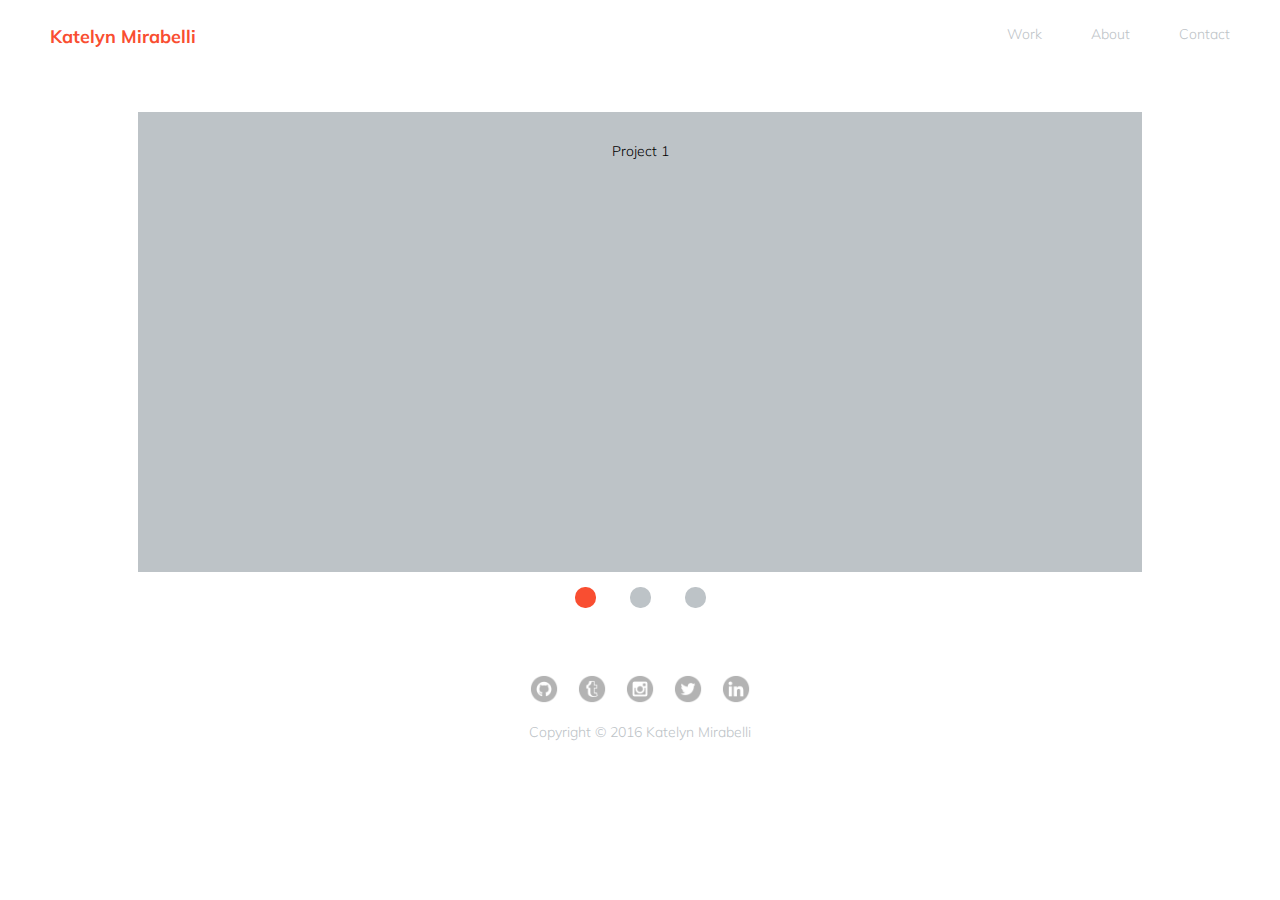
==== index.html @ e06dde31 "Carousel fix / nav edit" ====
<!DOCTYPE html>
<html>

<head>
    <title>Katelyn Mirabelli</title>
    <meta charset="utf-8">
    <meta name="author" content="Katelyn Mirabelli">
    <meta name="description" content="Portfolio">
    <meta name="copyright" content=" 2016 Katelyn Mirabelli">
    <meta name="keywords" content="Katelyn Mirabelli">
    <meta name="viewport" content="width=device-width, initial-scale=1.0">
    <link href="https://fonts.googleapis.com/css?family=Muli:300" rel="stylesheet" type="text/css">
    <link rel="stylesheet" type="text/css" href="css/style.css">
    <link rel="shortcut icon" href="images/favicon.ico" type="image/x-icon">
</head>

<body>
    <div class="wrapper">
        <header>
            <h1><a href="index.html">Katelyn Mirabelli</a></h1>
            <nav class="normal">
                <a href="mailto:katelyn.mirabelli@gmail.com" target="_blank">Contact</a>
                <a href="about.html">About</a>
                <a href="index.html">Work</a>
            </nav>
            <nav class="small">
                <a id="mobile" href="#">&#9776;</a>
                <a href="index.html">Portfolio</a>
                <a href="about.html">About</a>
                <a href="mailto:katelyn.mirabelli@gmail.com" target="_blank">Contact</a>
            </nav>
        </header>
        <div id="clearfix"></div>
        <div class="container">
            <div id="portfolio">
                <div class="slide current" id="slide1">
                    <a class="thumb" href="#">Project 1</a>
                </div>
                <div class="slide" id="slide2">
                    <a class="thumb" href="#">Project 2</a>
                </div>
                <div class="slide" id="slide3">
                    <a class="thumb" href="#">Project 3</a>
                </div>
                <nav class="carousel">
                    <a href="#" class="current" id="link1"></a>
                    <a href="#" id="link2"></a>
                    <a href="#" id="link3"></a>
                </nav>
            </div>
        </div>
        <footer>
            <a class="social" href="https://github.com/kmirabelli" target="_blank"><img src="images/Github.png" alt="github"></img>
            </a>
            <a class="social" href="https://katelynmirabelli.tumblr.com/" target="_blank"><img src="images/Tumblr.png" alt="tumblr"></img>
            </a>
            <a class="social" href="https://www.instagram.com/katelynmirabelli/" target="_blank"><img src="images/Instagram.png" alt="instagram"></img>
            </a>
            <a class="social" href="https://twitter.com/katelyn_mira" target="_blank"><img src="images/Twitter.png" alt="twitter"></img>
            </a>
            <a class="social" href="https://www.linkedin.com/in/katelynmirabelli" target="_blank"><img src="images/Linkedin.png" alt="linkedin"></img>
            </a>
            <p id="copyright">Copyright &copy; 2016 Katelyn Mirabelli</p>
        </footer>
    </div>
    <script type="text/javascript" src="js/jquery-3.1.0.min.js"></script>
    <script type="text/javascript" src="js/project.js"></script>
    <script>
    (function(i, s, o, g, r, a, m) {
        i['GoogleAnalyticsObject'] = r;
        i[r] = i[r] || function() {
            (i[r].q = i[r].q || []).push(arguments)
        }, i[r].l = 1 * new Date();
        a = s.createElement(o),
            m = s.getElementsByTagName(o)[0];
        a.async = 1;
        a.src = g;
        m.parentNode.insertBefore(a, m)
    })(window, document, 'script', 'https://www.google-analytics.com/analytics.js', 'ga');

    ga('create', 'UA-83003444-1', 'auto');
    ga('send', 'pageview');
    </script>
</body>

</html>
---- css/style.css ----
* {
    margin: 0;
    padding: 0;
}

body {
    font-family: "Muli", sans-serif;
    font-size: 14px;
    font-weight: 300;
}

.wrapper {
    margin-left: 2%;
    margin-right: 2%;
}

.container {
    margin-left: 2%;
    margin-right: 2%;
}

a {
    color: #bdc3c7;
    text-decoration: none;
}

a:hover {
    color: #F94E31;
}

h1 a {
    color: #F94E31;
    display: block;
    float: left;
    font-size: 18px;
    padding: 2%;
    text-align: left;
}

nav a:hover {
    color: #F94E31;
}

.normal {
    display: block;
}

.normal a {
    float: right;
    font-size: 1em;
    padding: 2%;
}

#mobile {
    color: #bdc3c7;
    display: none;
    font-size: 18px;
    margin-right: .15em;
    padding: 2%;
    text-align: right;
}

.small {
    display: none;
}

.small a {
    color: #bdc3c7;
    display: block;
    font-size: 1em;
    padding: 2%;
    text-align: right;
    text-decoration: none;
}

#clearfix: after {
  clear: both;
  content: "";
  display: block
}

#portfolio {
    box-sizing: border-box;
    display: inline-block;
    padding-bottom: 40px;
    padding-top: 40px;
    text-align: center;
    width: 100%;
}

.thumb {
    background-color: #bdc3c7;
    color: black;
    display: block;
    height: 400px;
    margin: 0 auto;
    padding: 30px;
    width: 80%;
}

#current {
    display: block;
}

.slide {
    display: none;
}

.slide.current {
    display: block;
}

.carousel a {
    background-color: #bdc3c7;
    border-radius: 10px;
    display: inline-block;
    height: 1px;
    margin: 15px;
    padding: 10px;
    text-align: center;
    text-decoration: none;
    width: 1px;
}

.carousel .current {
    background-color: #F94E31;
}

#about {
    box-sizing: border-box;
    display: inline-block;
    padding-bottom: 40px;
    padding-top: 40px;
    width: 100%;
}

#about img {
    display: block;
    float: left;
    padding-right: 3px;
    width: 25%;
}

footer {
    text-align: center;
}

p {
    color: #bdc3c7;
    font-size: 1em;
    line-height: 1.5;
    margin: .15em;
    padding: 5px;
}

.social img {
    opacity: .7;
    padding: 8px;
    width: 2em;
}

#copyright {
    padding-bottom: 20px;
}

@media only screen and (max-width: 600px) {
    #mobile {
        color: #bdc3c7;
        display: block;
    }
    #mobile:hover {
        color: #F94E31;
    }
    .normal {
        display: none;
    }
    .small {
        display: block;
    }
    .small a {
        display: none;
    }
    .small.open a {
        display: block;
    }
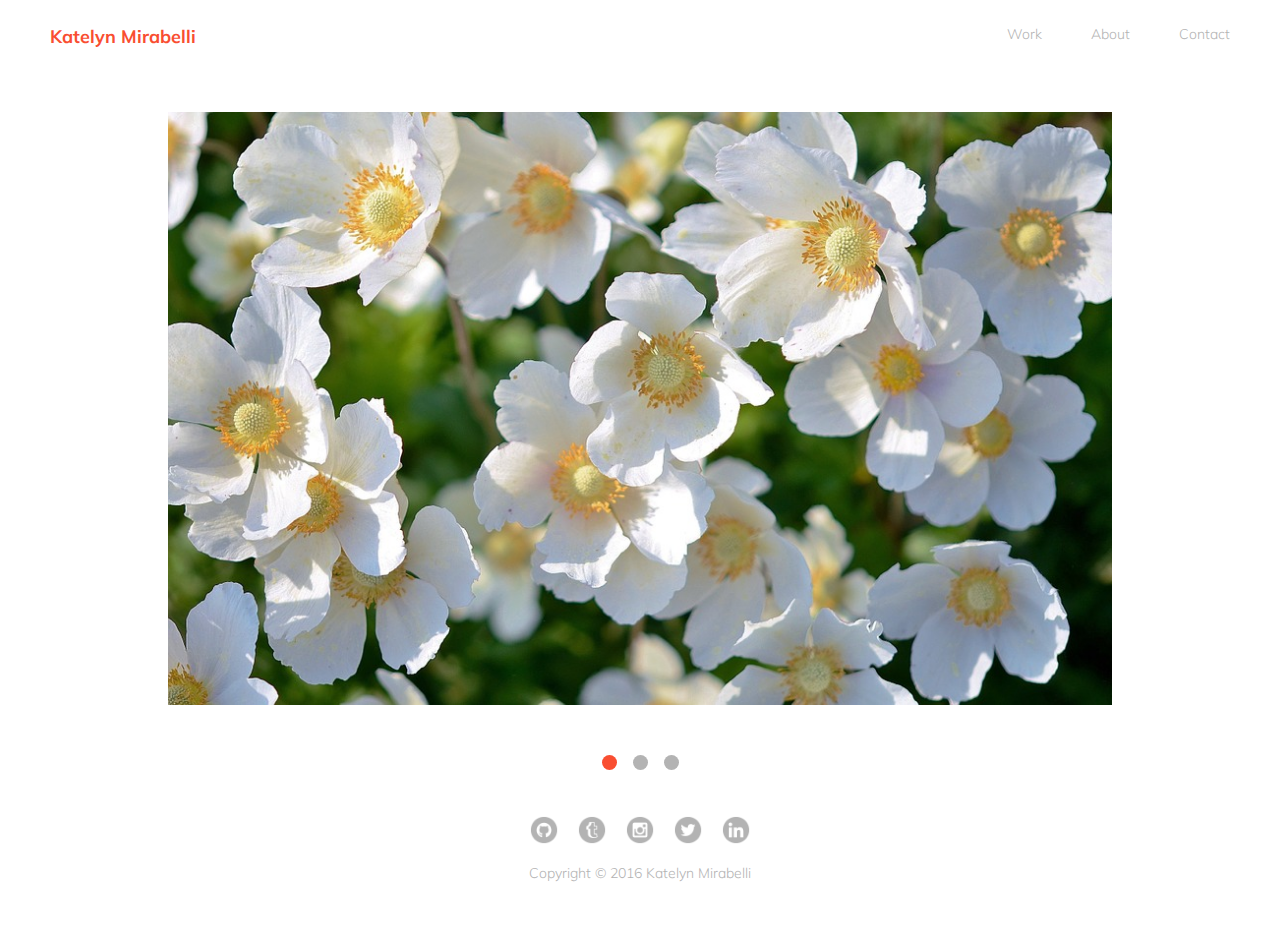
==== commit 61b3140c: "Add Text & Placeholder Images" ====
--- a/index.html
+++ b/index.html
@@ -34,13 +34,16 @@
         <div class="container">
             <div id="portfolio">
                 <div class="slide current" id="slide1">
-                    <a class="thumb" href="#">Project 1</a>
+                    <a class="thumb" href="#">
+                    <img class="main" src="images/white-167895_960_720.jpg" alt="flower"></a>
                 </div>
                 <div class="slide" id="slide2">
-                    <a class="thumb" href="#">Project 2</a>
+                    <a class="thumb" href="#">
+                    <img class="main" src="images/whitehibiscus-1619425_960_720.jpg" alt="flower"></a>
                 </div>
                 <div class="slide" id="slide3">
-                    <a class="thumb" href="#">Project 3</a>
+                    <a class="thumb" href="#">
+                    <img class="main" src="images/whiteflower-1539160_960_720.jpg" alt="flower"></a>
                 </div>
                 <nav class="carousel">
                     <a href="#" class="current" id="link1"></a>
--- a/css/style.css
+++ b/css/style.css
@@ -20,12 +20,8 @@
 }
 
 a {
-    color: #bdc3c7;
+    color: #B3B3B3;
     text-decoration: none;
-}
-
-a:hover {
-    color: #F94E31;
 }
 
 h1 a {
@@ -37,22 +33,22 @@
     text-align: left;
 }
 
-nav a:hover {
-    color: #F94E31;
-}
-
 .normal {
     display: block;
 }
 
 .normal a {
     float: right;
-    font-size: 1em;
+    font-size: 14px;
     padding: 2%;
 }
 
+.normal a:hover {
+    color: #F94E31;
+}
+
 #mobile {
-    color: #bdc3c7;
+    color: #B3B3B3;
     display: none;
     font-size: 18px;
     margin-right: .15em;
@@ -60,18 +56,27 @@
     text-align: right;
 }
 
+#mobile a:hover {
+    color: #F94E31;
+}
+
 .small {
     display: none;
 }
 
 .small a {
-    color: #bdc3c7;
+    color: #B3B3B3;
     display: block;
-    font-size: 1em;
+    font-size: 14px;
     padding: 2%;
     text-align: right;
     text-decoration: none;
 }
+
+.small a:hover {
+    color: #F94E31;
+}
+
 
 #clearfix: after {
   clear: both;
@@ -82,20 +87,19 @@
 #portfolio {
     box-sizing: border-box;
     display: inline-block;
-    padding-bottom: 40px;
-    padding-top: 40px;
     text-align: center;
     width: 100%;
 }
 
 .thumb {
-    background-color: #bdc3c7;
-    color: black;
     display: block;
-    height: 400px;
     margin: 0 auto;
-    padding: 30px;
+    padding: 40px;
     width: 80%;
+}
+
+.main {
+    width: 100%;
 }
 
 #current {
@@ -111,15 +115,15 @@
 }
 
 .carousel a {
-    background-color: #bdc3c7;
-    border-radius: 10px;
+    background-color: #B3B3B3;
+    border-radius:15px;
     display: inline-block;
-    height: 1px;
-    margin: 15px;
-    padding: 10px;
+    height: 3px;
+    margin: 6px;
+    padding: 6px;
     text-align: center;
     text-decoration: none;
-    width: 1px;
+    width: 3px;
 }
 
 .carousel .current {
@@ -141,12 +145,21 @@
     width: 25%;
 }
 
+#about a {
+    color: #F94E31;
+}
+
+#about a:hover {
+    color: #B3B3B3;
+}
+
 footer {
-    text-align: center;
+  padding: 2em;
+  text-align: center;
 }
 
 p {
-    color: #bdc3c7;
+    color: #B3B3B3;
     font-size: 1em;
     line-height: 1.5;
     margin: .15em;
@@ -165,7 +178,7 @@
 
 @media only screen and (max-width: 600px) {
     #mobile {
-        color: #bdc3c7;
+        color: #B3B3B3;
         display: block;
     }
     #mobile:hover {
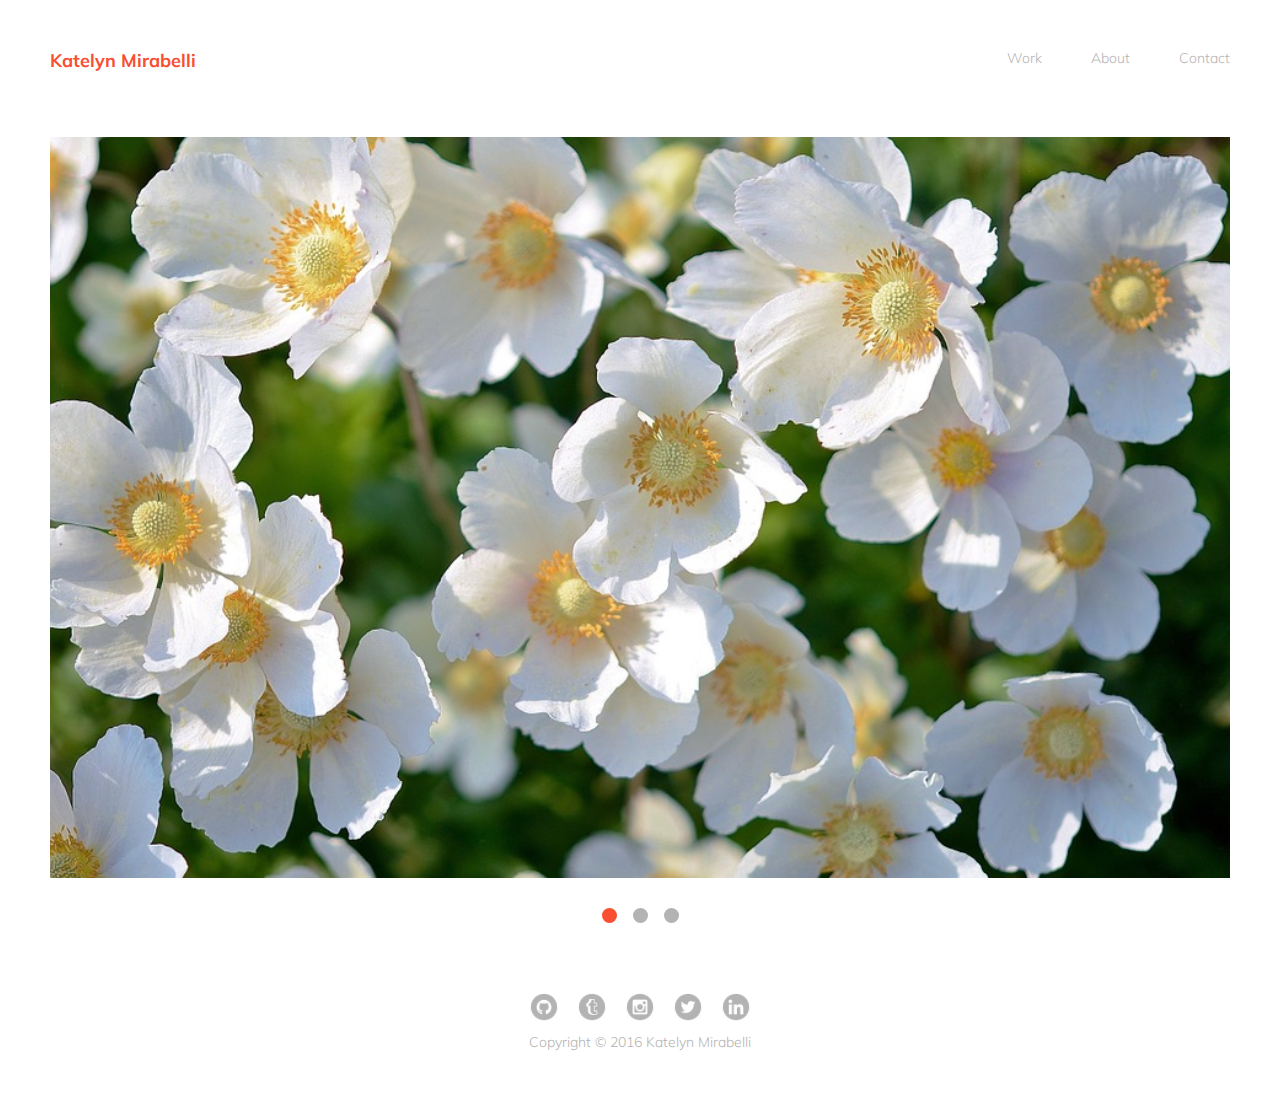
==== commit 2a1bf0c0: "Add Project Page" ====
--- a/index.html
+++ b/index.html
@@ -34,15 +34,15 @@
         <div class="container">
             <div id="portfolio">
                 <div class="slide current" id="slide1">
-                    <a class="thumb" href="#">
+                    <a class="thumb" href="project.html">
                     <img class="main" src="images/white-167895_960_720.jpg" alt="flower"></a>
                 </div>
                 <div class="slide" id="slide2">
-                    <a class="thumb" href="#">
+                    <a class="thumb" href="project.html">
                     <img class="main" src="images/whitehibiscus-1619425_960_720.jpg" alt="flower"></a>
                 </div>
                 <div class="slide" id="slide3">
-                    <a class="thumb" href="#">
+                    <a class="thumb" href="project.html">
                     <img class="main" src="images/whiteflower-1539160_960_720.jpg" alt="flower"></a>
                 </div>
                 <nav class="carousel">
--- a/css/style.css
+++ b/css/style.css
@@ -15,8 +15,8 @@
 }
 
 .container {
-    margin-left: 2%;
-    margin-right: 2%;
+    margin: 2%;
+    min-height: 500px;
 }
 
 a {
@@ -33,6 +33,14 @@
     text-align: left;
 }
 
+h2 {
+    color: #B3B3B3;
+    font-size: 14px;
+    padding-bottom: 10px;
+    padding-top: 20px;
+    text-align: left;
+}
+
 .normal {
     display: block;
 }
@@ -51,7 +59,7 @@
     color: #B3B3B3;
     display: none;
     font-size: 18px;
-    margin-right: .15em;
+    margin-right: 5px;
     padding: 2%;
     text-align: right;
 }
@@ -77,11 +85,10 @@
     color: #F94E31;
 }
 
-
 #clearfix: after {
-  clear: both;
-  content: "";
-  display: block
+    clear: both;
+    content: "";
+    display: block
 }
 
 #portfolio {
@@ -93,30 +100,30 @@
 
 .thumb {
     display: block;
-    margin: 0 auto;
-    padding: 40px;
-    width: 80%;
+    padding-bottom: 20px;
+    padding-top: 40px;
+    width: 100%;
 }
 
 .main {
-    width: 100%;
-}
-
-#current {
-    display: block;
+    text-align: center;
+    width: 100%;
 }
 
 .slide {
     display: none;
+    margin: 0 auto;
 }
 
 .slide.current {
     display: block;
+    margin: 0 auto;
+    width: 100%;
 }
 
 .carousel a {
     background-color: #B3B3B3;
-    border-radius:15px;
+    border-radius: 15px;
     display: inline-block;
     height: 3px;
     margin: 6px;
@@ -130,10 +137,22 @@
     background-color: #F94E31;
 }
 
+.detail {
+    color: #B3B3B3;
+    font-size: 14px;
+    line-height: 1.5;
+    padding-bottom: 20px;
+    padding-top: 10px;
+    text-align: left;
+}
+
+.more img {
+    width: 100%;
+}
+
 #about {
     box-sizing: border-box;
     display: inline-block;
-    padding-bottom: 40px;
     padding-top: 40px;
     width: 100%;
 }
@@ -153,12 +172,23 @@
     color: #B3B3B3;
 }
 
+.home {
+    color: #F94E31;
+    padding: 20px;
+    text-align: center;
+}
+
+.home:hover {
+    color: #B3B3B3;
+    text-align: center;
+}
+
 footer {
-  padding: 2em;
-  text-align: center;
-}
-
-p {
+    padding: 2em;
+    text-align: center;
+}
+
+#about p {
     color: #B3B3B3;
     font-size: 1em;
     line-height: 1.5;
@@ -173,6 +203,7 @@
 }
 
 #copyright {
+    color: #B3B3B3;
     padding-bottom: 20px;
 }
 
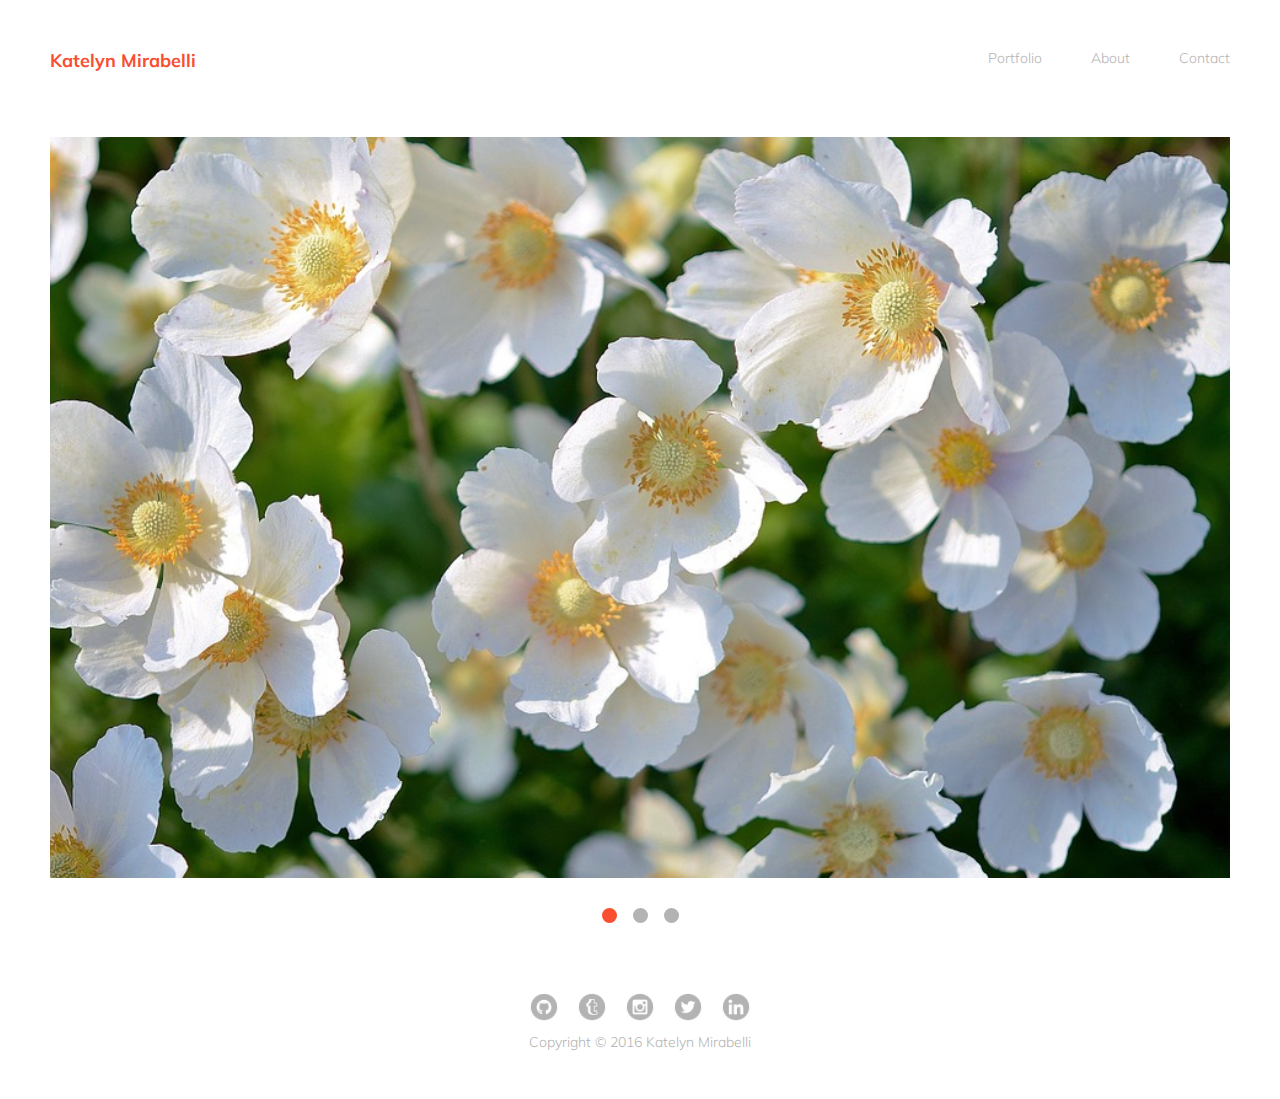
==== commit 23116129: "Fix link" ====
--- a/index.html
+++ b/index.html
@@ -21,7 +21,7 @@
             <nav class="normal">
                 <a href="mailto:katelyn.mirabelli@gmail.com" target="_blank">Contact</a>
                 <a href="about.html">About</a>
-                <a href="index.html">Work</a>
+                <a href="index.html">Portfolio</a>
             </nav>
             <nav class="small">
                 <a id="mobile" href="#">&#9776;</a>
--- a/css/style.css
+++ b/css/style.css
@@ -16,7 +16,7 @@
 
 .container {
     margin: 2%;
-    min-height: 500px;
+    min-height: 450px;
 }
 
 a {
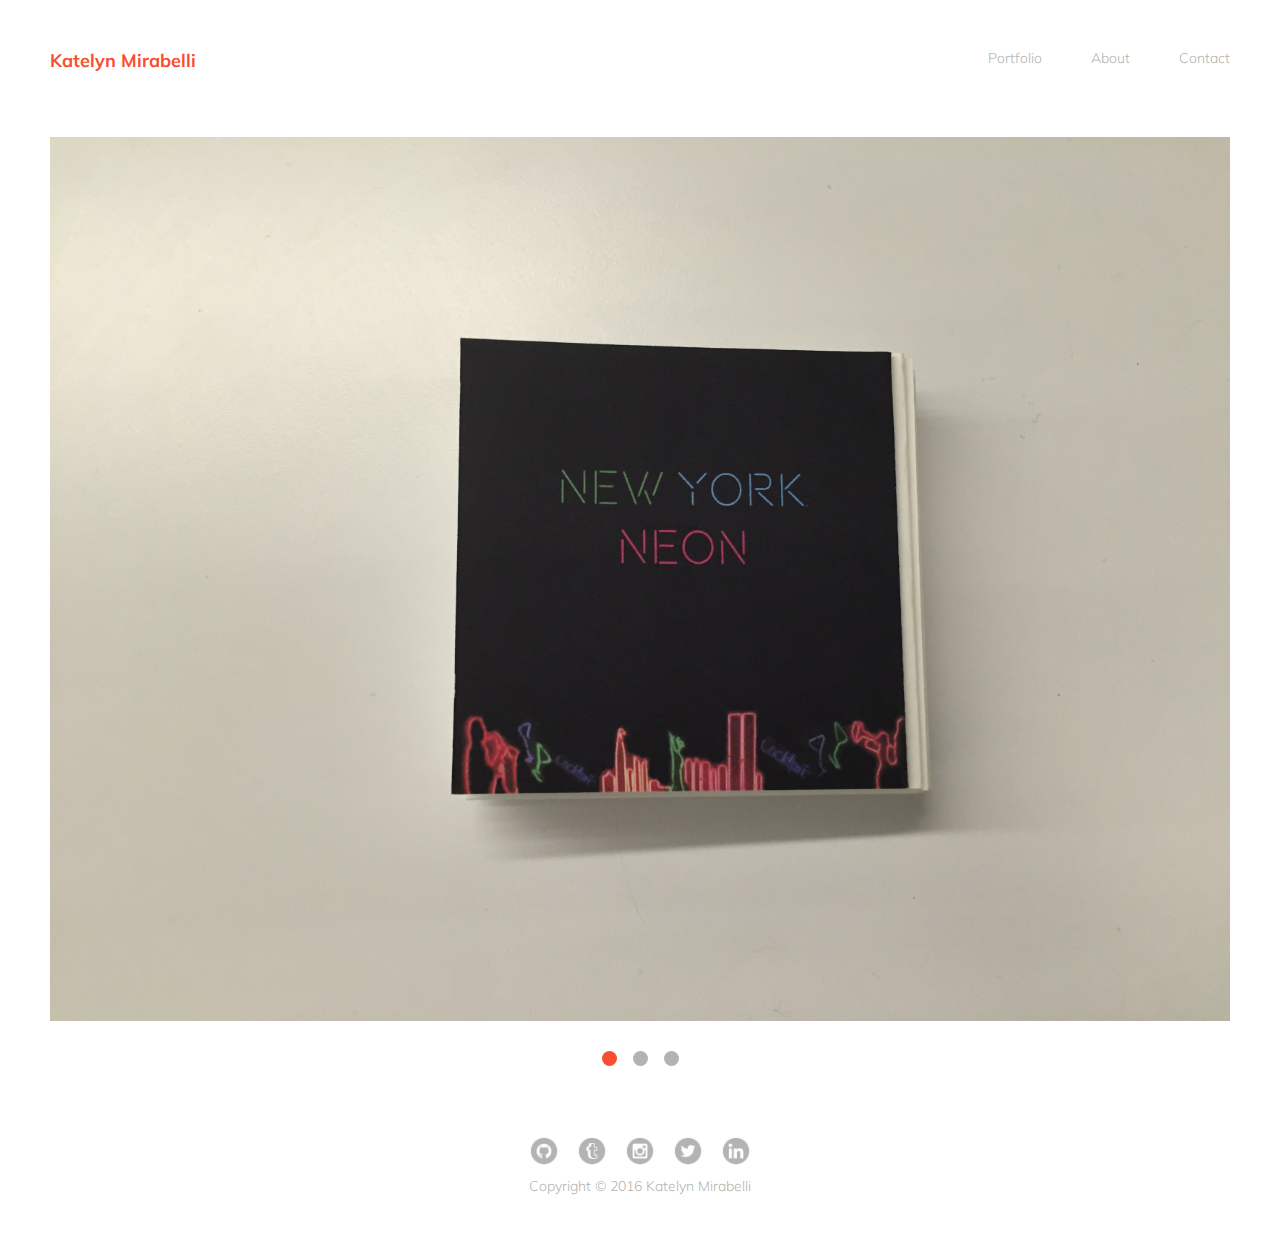
==== commit aabebf35: "Add first project" ====
--- a/index.html
+++ b/index.html
@@ -10,12 +10,13 @@
     <meta name="keywords" content="Katelyn Mirabelli">
     <meta name="viewport" content="width=device-width, initial-scale=1.0">
     <link href="https://fonts.googleapis.com/css?family=Muli:300" rel="stylesheet" type="text/css">
+    <link rel="stylesheet" type="text/css" href="css/animate.css">
     <link rel="stylesheet" type="text/css" href="css/style.css">
     <link rel="shortcut icon" href="images/favicon.ico" type="image/x-icon">
 </head>
 
 <body>
-    <div class="wrapper">
+    <div class="wrapper animated fadeIn">
         <header>
             <h1><a href="index.html">Katelyn Mirabelli</a></h1>
             <nav class="normal">
@@ -34,18 +35,21 @@
         <div class="container">
             <div id="portfolio">
                 <div class="slide current" id="slide1">
-                    <a class="thumb" href="project.html">
-                    <img class="main" src="images/white-167895_960_720.jpg" alt="flower"></a>
+                    <a class="thumb" href="neon.html">
+                        <img class="main" src="images/nyneon_01.jpg" alt="neon"></img>
+                    </a>
                 </div>
                 <div class="slide" id="slide2">
                     <a class="thumb" href="project.html">
-                    <img class="main" src="images/whitehibiscus-1619425_960_720.jpg" alt="flower"></a>
+                        <img class="main" src="images/nyneon_02.jpg" alt="neon"></img>
+                    </a>
                 </div>
                 <div class="slide" id="slide3">
                     <a class="thumb" href="project.html">
-                    <img class="main" src="images/whiteflower-1539160_960_720.jpg" alt="flower"></a>
+                        <img class="main" src="images/nyneon_03.jpg" alt="neon"></img>
+                    </a>
                 </div>
-                <nav class="carousel">
+                <nav class="carousel animated fadeIn">
                     <a href="#" class="current" id="link1"></a>
                     <a href="#" id="link2"></a>
                     <a href="#" id="link3"></a>
--- a/css/style.css
+++ b/css/style.css
@@ -16,7 +16,7 @@
 
 .container {
     margin: 2%;
-    min-height: 450px;
+    min-height: 375px;
 }
 
 a {
@@ -35,7 +35,7 @@
 
 h2 {
     color: #B3B3B3;
-    font-size: 14px;
+    font-size: 16px;
     padding-bottom: 10px;
     padding-top: 20px;
     text-align: left;
@@ -207,6 +207,12 @@
     padding-bottom: 20px;
 }
 
+#fadeIn {
+  -webkit-animation-duration: 2s;
+  -webkit-animation-delay: 2s;
+  -webkit-animation-iteration-count: infinite;
+}
+
 @media only screen and (max-width: 600px) {
     #mobile {
         color: #B3B3B3;
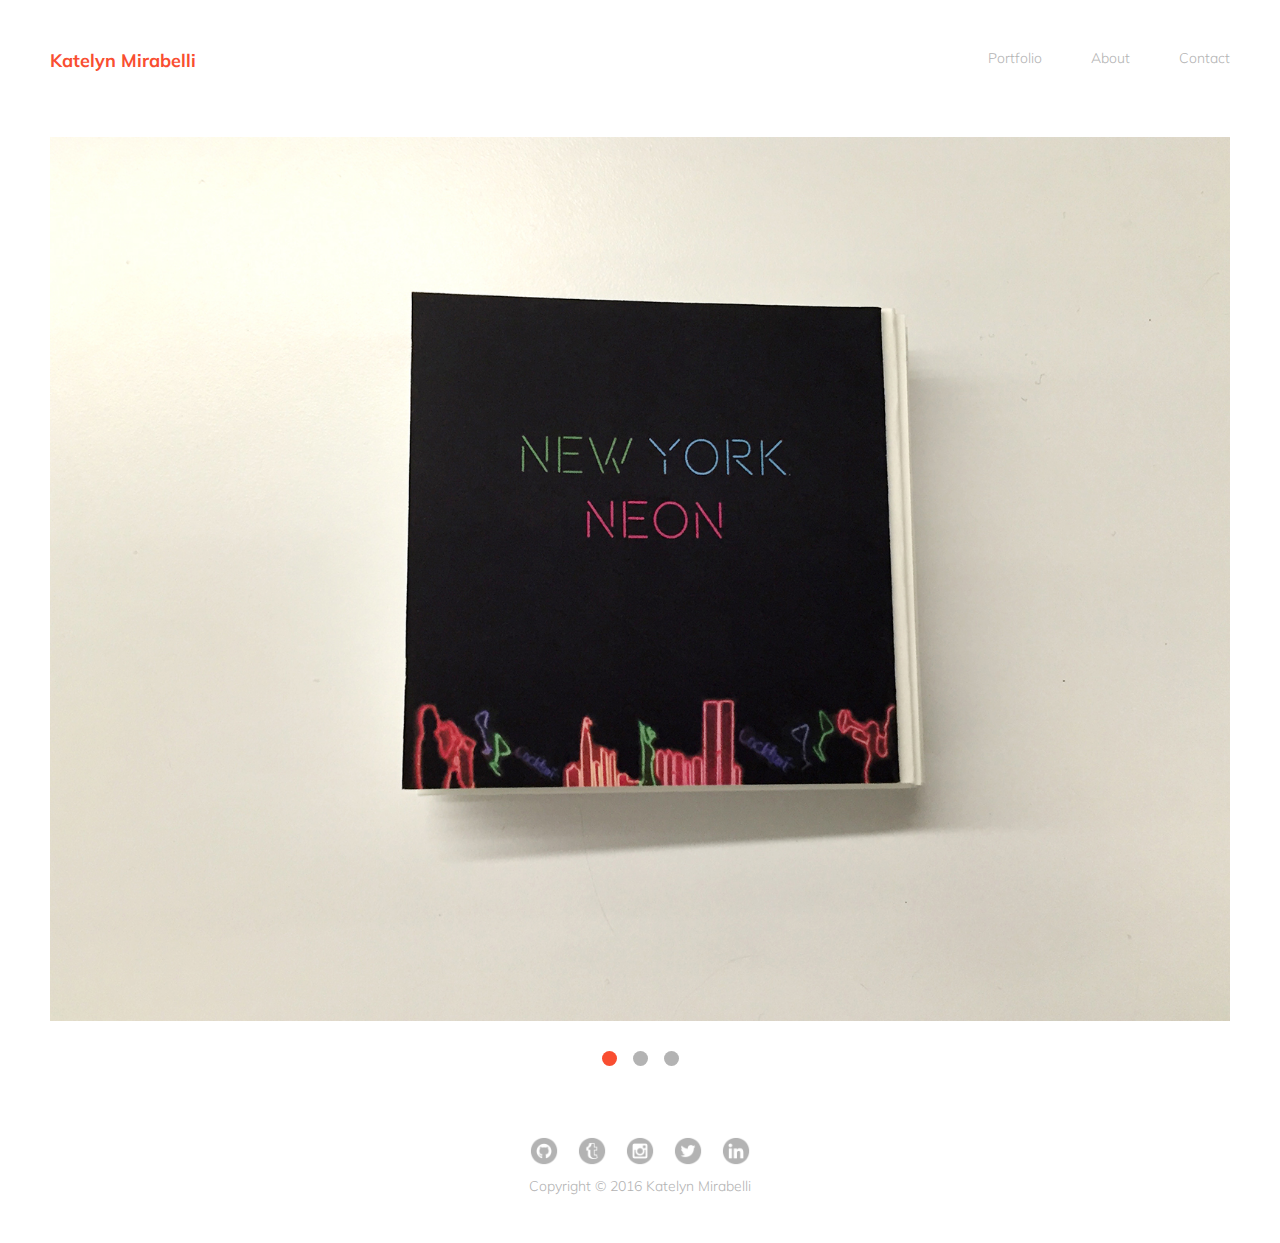
==== commit 6682be7b: "Fix Content" ====
--- a/index.html
+++ b/index.html
@@ -36,17 +36,17 @@
             <div id="portfolio">
                 <div class="slide current" id="slide1">
                     <a class="thumb" href="neon.html">
-                        <img class="main" src="images/nyneon_01.jpg" alt="neon"></img>
+                        <img class="main" src="images/nyneon_001.jpg" alt="neon"></img>
                     </a>
                 </div>
                 <div class="slide" id="slide2">
                     <a class="thumb" href="project.html">
-                        <img class="main" src="images/nyneon_02.jpg" alt="neon"></img>
+                        <img class="main" src="images/nyneon_002.jpg" alt="neon"></img>
                     </a>
                 </div>
                 <div class="slide" id="slide3">
                     <a class="thumb" href="project.html">
-                        <img class="main" src="images/nyneon_03.jpg" alt="neon"></img>
+                        <img class="main" src="images/nyneon_003.jpg" alt="neon"></img>
                     </a>
                 </div>
                 <nav class="carousel animated fadeIn">
--- a/css/style.css
+++ b/css/style.css
@@ -208,9 +208,9 @@
 }
 
 #fadeIn {
-  -webkit-animation-duration: 2s;
-  -webkit-animation-delay: 2s;
-  -webkit-animation-iteration-count: infinite;
+    -webkit-animation-duration: 2s;
+    -webkit-animation-delay: 2s;
+    -webkit-animation-iteration-count: infinite;
 }
 
 @media only screen and (max-width: 600px) {
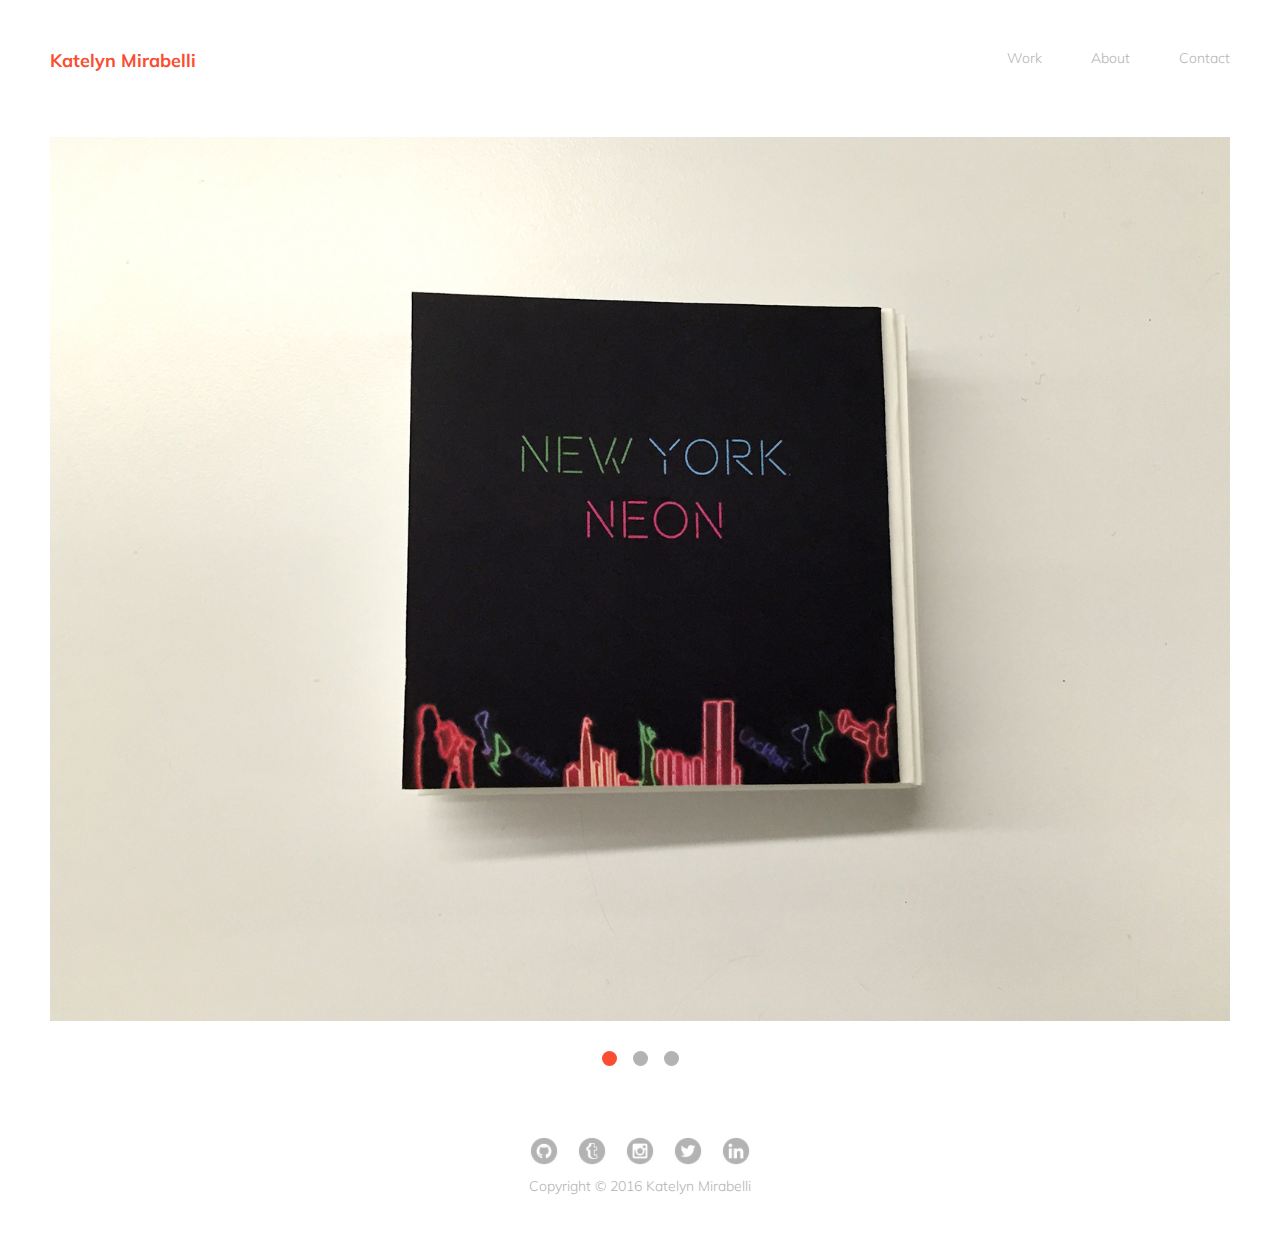
==== commit e513a0ba: "Added content" ====
--- a/index.html
+++ b/index.html
@@ -22,11 +22,11 @@
             <nav class="normal">
                 <a href="mailto:katelyn.mirabelli@gmail.com" target="_blank">Contact</a>
                 <a href="about.html">About</a>
-                <a href="index.html">Portfolio</a>
+                <a href="index.html">Work</a>
             </nav>
             <nav class="small">
                 <a id="mobile" href="#">&#9776;</a>
-                <a href="index.html">Portfolio</a>
+                <a href="index.html">Work</a>
                 <a href="about.html">About</a>
                 <a href="mailto:katelyn.mirabelli@gmail.com" target="_blank">Contact</a>
             </nav>
@@ -36,17 +36,17 @@
             <div id="portfolio">
                 <div class="slide current" id="slide1">
                     <a class="thumb" href="neon.html">
-                        <img class="main" src="images/nyneon_001.jpg" alt="neon"></img>
+                        <img class="main" src="images/nyneon001.jpg" alt="image"></img>
                     </a>
                 </div>
                 <div class="slide" id="slide2">
-                    <a class="thumb" href="project.html">
-                        <img class="main" src="images/nyneon_002.jpg" alt="neon"></img>
+                    <a class="thumb" href="bridal.html">
+                        <img class="main" src="images/bridal001.jpg" alt="image"></img>
                     </a>
                 </div>
                 <div class="slide" id="slide3">
-                    <a class="thumb" href="project.html">
-                        <img class="main" src="images/nyneon_003.jpg" alt="neon"></img>
+                    <a class="thumb" href="wedding.html">
+                        <img class="main" src="images/wedding001.jpg" alt="image"></img>
                     </a>
                 </div>
                 <nav class="carousel animated fadeIn">
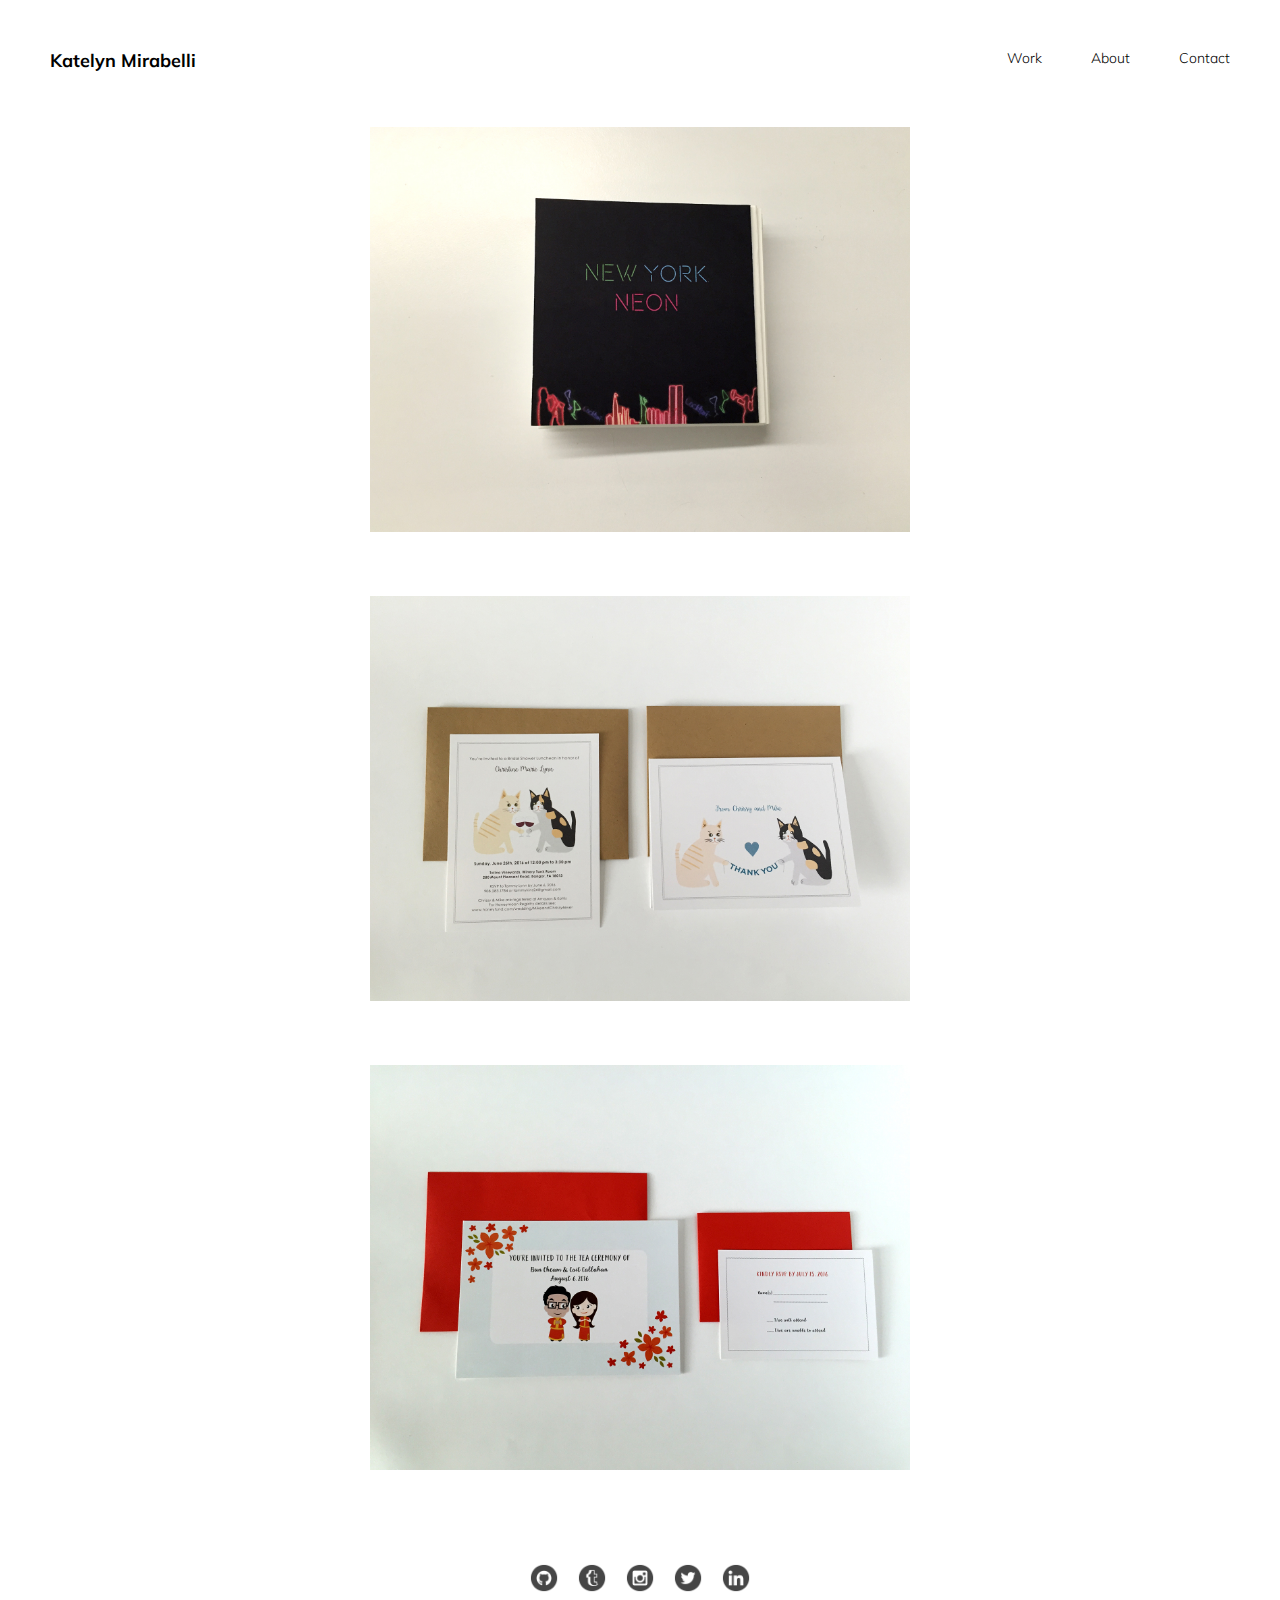
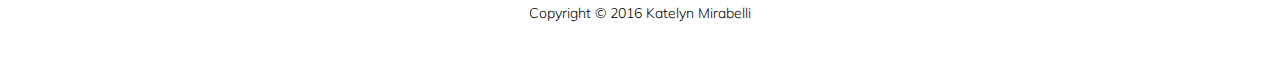
==== commit 9177ffc1: "Site revisions" ====
--- a/index.html
+++ b/index.html
@@ -34,26 +34,21 @@
         <div id="clearfix"></div>
         <div class="container">
             <div id="portfolio">
-                <div class="slide current" id="slide1">
+                <div class="project">
                     <a class="thumb" href="neon.html">
                         <img class="main" src="images/nyneon001.jpg" alt="image"></img>
                     </a>
                 </div>
-                <div class="slide" id="slide2">
+                <div class="project">
                     <a class="thumb" href="bridal.html">
                         <img class="main" src="images/bridal001.jpg" alt="image"></img>
                     </a>
-                </div>
-                <div class="slide" id="slide3">
+                </div>                
+                <div class="project">
                     <a class="thumb" href="wedding.html">
                         <img class="main" src="images/wedding001.jpg" alt="image"></img>
                     </a>
                 </div>
-                <nav class="carousel animated fadeIn">
-                    <a href="#" class="current" id="link1"></a>
-                    <a href="#" id="link2"></a>
-                    <a href="#" id="link3"></a>
-                </nav>
             </div>
         </div>
         <footer>
--- a/css/style.css
+++ b/css/style.css
@@ -16,16 +16,20 @@
 
 .container {
     margin: 2%;
-    min-height: 375px;
+    min-height: 525px;
 }
 
 a {
-    color: #B3B3B3;
+    color: #000000;
     text-decoration: none;
 }
 
+a:hover {
+    opacity: 0.6;
+}
+
 h1 a {
-    color: #F94E31;
+    color: #000000;
     display: block;
     float: left;
     font-size: 18px;
@@ -34,7 +38,7 @@
 }
 
 h2 {
-    color: #B3B3B3;
+    color: #000000;
     font-size: 16px;
     padding-bottom: 10px;
     padding-top: 20px;
@@ -52,11 +56,11 @@
 }
 
 .normal a:hover {
-    color: #F94E31;
+    color: #000000;
 }
 
 #mobile {
-    color: #B3B3B3;
+    color: #000000;
     display: none;
     font-size: 18px;
     margin-right: 5px;
@@ -65,7 +69,7 @@
 }
 
 #mobile a:hover {
-    color: #F94E31;
+    color: #000000;
 }
 
 .small {
@@ -73,7 +77,7 @@
 }
 
 .small a {
-    color: #B3B3B3;
+    color: #000000;
     display: block;
     font-size: 14px;
     padding: 2%;
@@ -82,13 +86,13 @@
 }
 
 .small a:hover {
-    color: #F94E31;
+    color: #000000;
 }
 
 #clearfix: after {
     clear: both;
     content: "";
-    display: block
+    display: inline-block
 }
 
 #portfolio {
@@ -98,10 +102,18 @@
     width: 100%;
 }
 
+.project {
+    box-sizing: border-box;
+    display: inline-block;
+    padding: 30px;
+    max-width: 600px;
+    text-align: center;
+    width: 100%;
+}
+
 .thumb {
     display: block;
-    padding-bottom: 20px;
-    padding-top: 40px;
+    text-align: center;
     width: 100%;
 }
 
@@ -110,43 +122,25 @@
     width: 100%;
 }
 
-.slide {
-    display: none;
-    margin: 0 auto;
-}
-
-.slide.current {
-    display: block;
-    margin: 0 auto;
-    width: 100%;
-}
-
-.carousel a {
-    background-color: #B3B3B3;
-    border-radius: 15px;
-    display: inline-block;
-    height: 3px;
-    margin: 6px;
-    padding: 6px;
-    text-align: center;
-    text-decoration: none;
-    width: 3px;
-}
-
-.carousel .current {
-    background-color: #F94E31;
-}
-
 .detail {
-    color: #B3B3B3;
+    color: #000000;
+    display: inline-block;
     font-size: 14px;
     line-height: 1.5;
-    padding-bottom: 20px;
+    max-width: 600px;
+    padding-bottom: 10px;
+    padding-left: 30px;
+    padding-right: 30px;
     padding-top: 10px;
     text-align: left;
+    width: 100%;
 }
 
 .more img {
+    display: inline-block;
+    max-width: 600px;
+    text-align: center;
+    padding: 30px;
     width: 100%;
 }
 
@@ -165,21 +159,13 @@
 }
 
 #about a {
-    color: #F94E31;
-}
-
-#about a:hover {
-    color: #B3B3B3;
+    color: #000000;
+    text-decoration: underline;
 }
 
 .home {
-    color: #F94E31;
+    color: #000000;
     padding: 20px;
-    text-align: center;
-}
-
-.home:hover {
-    color: #B3B3B3;
     text-align: center;
 }
 
@@ -189,7 +175,7 @@
 }
 
 #about p {
-    color: #B3B3B3;
+    color: #000000;
     font-size: 1em;
     line-height: 1.5;
     margin: .15em;
@@ -197,13 +183,13 @@
 }
 
 .social img {
-    opacity: .7;
+    opacity: .85;
     padding: 8px;
     width: 2em;
 }
 
 #copyright {
-    color: #B3B3B3;
+    color: #000000;
     padding-bottom: 20px;
 }
 
@@ -215,11 +201,8 @@
 
 @media only screen and (max-width: 600px) {
     #mobile {
-        color: #B3B3B3;
+        color: #000000;
         display: block;
-    }
-    #mobile:hover {
-        color: #F94E31;
     }
     .normal {
         display: none;
